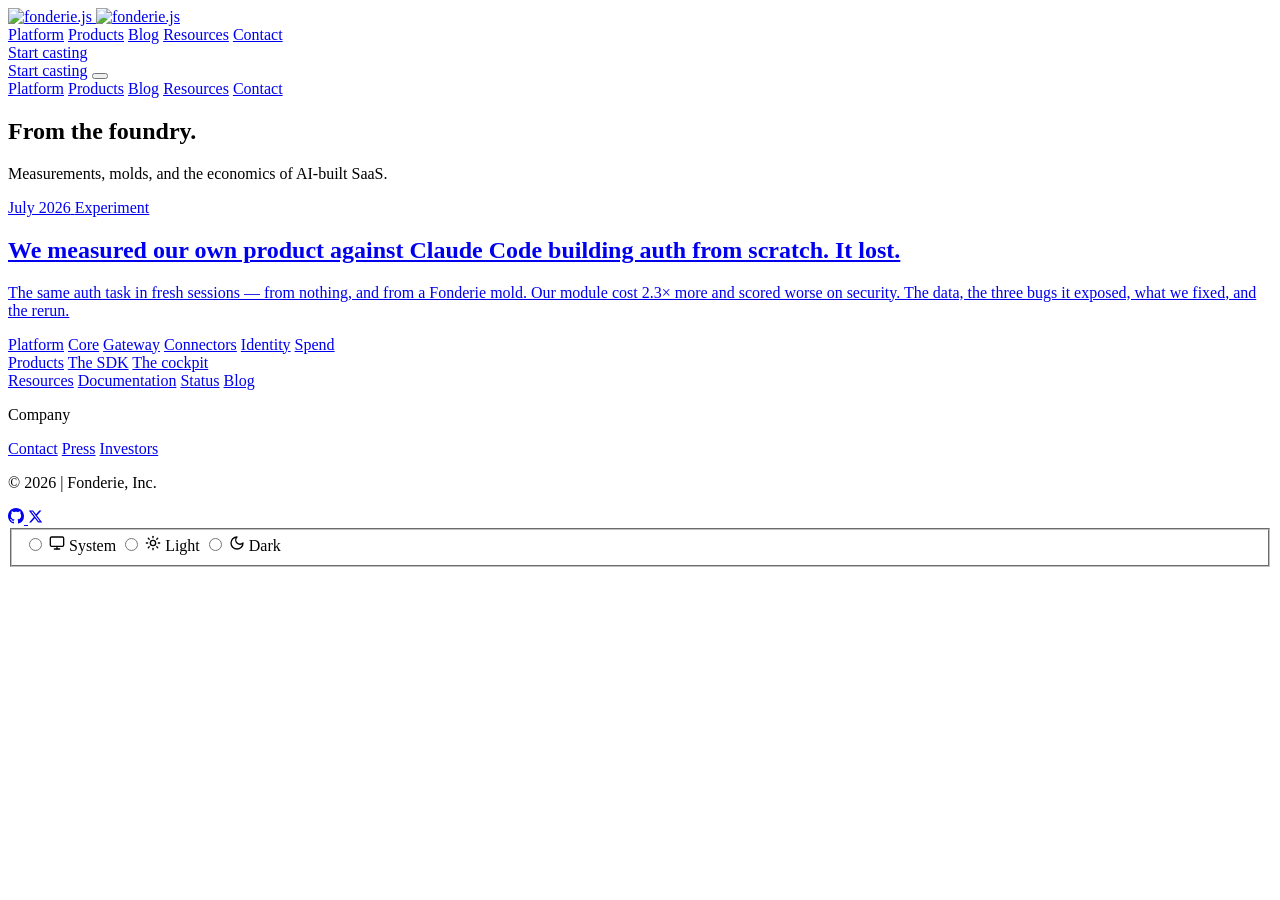
==== blog/index.html @ 52d3a5d7 "Restructure experiment post to the before/after arc with real round-one data The pilot measured the " ====
<!DOCTYPE html>
<html lang="en">
  <head>
    <meta charset="utf-8"/>
    <meta name="viewport" content="width=device-width, initial-scale=1, maximum-scale=5"/>
    <link rel="stylesheet" href="/assets/css/base.css"/>
    <link rel="stylesheet" href="/assets/css/theme.css"/>
    <title>Blog — Fonderie</title>
    <meta name="description" content="Notes from the foundry: measurements, molds, and the economics of AI-built SaaS."/>
    <link rel="canonical" href="https://fonderiejs.com/blog"/>
    <meta property="og:title" content="Blog — Fonderie"/>
    <meta property="og:description" content="Notes from the foundry: measurements, molds, and the economics of AI-built SaaS."/>
    <meta property="og:url" content="https://fonderiejs.com/blog"/>
    <meta property="og:site_name" content="Fonderie"/>
    <meta property="og:type" content="website"/>
    <link rel="icon" href="/assets/img/icon.svg" sizes="any" type="image/svg+xml"/>
    <script>
      (function () {
        var t = localStorage.getItem('theme');
        if (t === 'light' || t === 'dark') document.documentElement.setAttribute('data-theme', t);
      })();
    </script>
    <script src="/assets/js/landing.js" defer></script>
    <script type="application/ld+json">
    {
      "@context": "https://schema.org",
      "@type": "Blog",
      "@id": "https://fonderiejs.com/blog#blog",
      "name": "Fonderie Blog",
      "url": "https://fonderiejs.com/blog",
      "description": "Notes from the foundry: measurements, molds, and the economics of AI-built SaaS.",
      "publisher": { "@id": "https://fonderiejs.com/#organization" }
    }
    </script>
  </head>
  <body>
    <div class="page">
      <nav class="nav">
        <div class="nav__inner">
          <a class="nav__logo" aria-label="Fonderie" href="/">
            <img class="nav__logo-mark nav__logo-mark--dark" src="/assets/img/fonderie-lockup-dark.svg" alt="fonderie.js" height="18"/>
            <img class="nav__logo-mark nav__logo-mark--light" src="/assets/img/fonderie-lockup-light.svg" alt="fonderie.js" height="18"/>
          </a>
          <div class="nav__links">
            <a class="nav__link" href="/platform">Platform</a>
            <a class="nav__link" href="/products">Products</a>
            <a class="nav__link" href="/blog">Blog</a>
            <a class="nav__link" href="/help">Resources</a>
            <a class="nav__link" href="/contact">Contact</a>
          </div>
          <div class="nav__actions">
            <a class="btn btn--nav" href="/contact">Start casting</a>
          </div>
          <div class="nav__mobile">
            <a class="btn btn--nav" href="/contact">Start casting</a>
            <button class="nav__burger" aria-label="Toggle menu" aria-expanded="false">
              <span></span>
              <span></span>
              <span></span>
            </button>
          </div>
        </div>
        <div class="nav__menu">
          <a class="nav__link" href="/platform">Platform</a>
          <a class="nav__link" href="/products">Products</a>
          <a class="nav__link" href="/blog">Blog</a>
          <a class="nav__link" href="/help">Resources</a>
          <a class="nav__link" href="/contact">Contact</a>
        </div>
      </nav>
      <div class="container">
        <section class="subhero">
          <h1 class="subhero__title">From the foundry.</h1>
          <p class="hero__lede">Measurements, molds, and the economics of AI-built SaaS.</p>
        </section>
        <div class="postlist">
          <a class="postrow" href="/blog/token-cost-experiment">
            <div class="postrow__meta">
              <time datetime="2026-07-14">July 2026</time>
              <span class="dot"></span>
              <span>Experiment</span>
            </div>
            <h2 class="postrow__title">We measured our own product against Claude Code building auth from scratch. It lost.</h2>
            <p class="postrow__excerpt">The same auth task in fresh sessions — from nothing, and from a Fonderie mold. Our module cost 2.3× more and scored worse on security. The data, the three bugs it exposed, what we fixed, and the rerun.</p>
          </a>
        </div>
        <footer class="footer">
          <div class="footer__grid">
            <div class="footer__col">
              <a class="footer__heading" href="/platform">Platform</a>
              <a class="footer__link" href="/platform#core">Core</a>
              <a class="footer__link" href="/platform#gateway">Gateway</a>
              <a class="footer__link" href="/platform#connectors">Connectors</a>
              <a class="footer__link" href="/platform#identity">Identity</a>
              <a class="footer__link" href="/platform#spend">Spend</a>
            </div>
            <div class="footer__col">
              <a class="footer__heading" href="/products">Products</a>
              <a class="footer__link" href="/products#sdk">The SDK</a>
              <a class="footer__link" href="/products#cockpit">The cockpit</a>
            </div>
            <div class="footer__col">
              <a class="footer__heading" href="/help">Resources</a>
              <a class="footer__link" href="/help#docs">Documentation</a>
              <a class="footer__link" href="/help#status">Status</a>
              <a class="footer__link" href="/blog">Blog</a>
            </div>
            <div class="footer__col">
              <p class="footer__heading">Company</p>
              <a class="footer__link" href="/contact">Contact</a>
              <a class="footer__link" href="/contact">Press</a>
              <a class="footer__link" href="/contact">Investors</a>
            </div>
          </div>
          <div class="footer__bottom">
            <div class="footer__meta">
              <p class="footer__copy">© 2026 | Fonderie, Inc.</p>
              <a class="footer__social" href="https://github.com/fonderie-js/sdk" aria-label="GitHub">
                <svg width="16" height="16" viewBox="0 0 16 16" fill="currentColor" aria-hidden="true"><path d="M8 0C3.58 0 0 3.58 0 8c0 3.54 2.29 6.53 5.47 7.59.4.07.55-.17.55-.38 0-.19-.01-.82-.01-1.49-2.01.37-2.53-.49-2.69-.94-.09-.23-.48-.94-.82-1.13-.28-.15-.68-.52-.01-.53.63-.01 1.08.58 1.23.82.72 1.21 1.87.87 2.33.66.07-.52.28-.87.51-1.07-1.78-.2-3.64-.89-3.64-3.95 0-.87.31-1.59.82-2.15-.08-.2-.36-1.02.08-2.12 0 0 .67-.21 2.2.82.64-.18 1.32-.27 2-.27s1.36.09 2 .27c1.53-1.04 2.2-.82 2.2-.82.44 1.1.16 1.92.08 2.12.51.56.82 1.27.82 2.15 0 3.07-1.87 3.75-3.65 3.95.29.25.54.73.54 1.48 0 1.07-.01 1.93-.01 2.2 0 .21.15.46.55.38A8.01 8.01 0 0 0 16 8c0-4.42-3.58-8-8-8z"/></svg>
              </a>
              <a class="footer__social" href="https://x.com/fonderiejs" aria-label="Fonderie on X">
                <svg width="15" height="15" viewBox="0 0 24 24" fill="currentColor" aria-hidden="true"><path d="M18.244 2.25h3.308l-7.227 8.26 8.502 11.24H16.17l-5.214-6.817L4.99 21.75H1.68l7.73-8.835L1.254 2.25H8.08l4.713 6.231zm-1.161 17.52h1.833L7.084 4.126H5.117z"/></svg>
              </a>
            </div>
            <fieldset class="theme-switch" aria-label="Theme switcher">
              <label class="theme-switch__option" data-theme-value="system">
                <input type="radio" name="theme" value="system"/>
                <svg width="16" height="16" viewBox="0 0 24 24" fill="none" stroke="currentColor" stroke-width="2" stroke-linecap="round" stroke-linejoin="round"><rect x="2" y="3" width="20" height="14" rx="2"/><path d="M8 21h8"/><path d="M12 17v4"/></svg>
                <span>System</span>
              </label>
              <label class="theme-switch__option" data-theme-value="light">
                <input type="radio" name="theme" value="light"/>
                <svg width="16" height="16" viewBox="0 0 24 24" fill="none" stroke="currentColor" stroke-width="2" stroke-linecap="round" stroke-linejoin="round"><circle cx="12" cy="12" r="4"/><path d="M12 2v2"/><path d="M12 20v2"/><path d="m4.93 4.93 1.41 1.41"/><path d="m17.66 17.66 1.41 1.41"/><path d="M2 12h2"/><path d="M20 12h2"/><path d="m6.34 17.66-1.41 1.41"/><path d="m19.07 4.93-1.41 1.41"/></svg>
                <span>Light</span>
              </label>
              <label class="theme-switch__option" data-theme-value="dark">
                <input type="radio" name="theme" value="dark"/>
                <svg width="16" height="16" viewBox="0 0 24 24" fill="none" stroke="currentColor" stroke-width="2" stroke-linecap="round" stroke-linejoin="round"><path d="M12 3a6 6 0 0 0 9 9 9 9 0 1 1-9-9Z"/></svg>
                <span>Dark</span>
              </label>
            </fieldset>
          </div>
        </footer>
      </div>
    </div>
  </body>
</html>
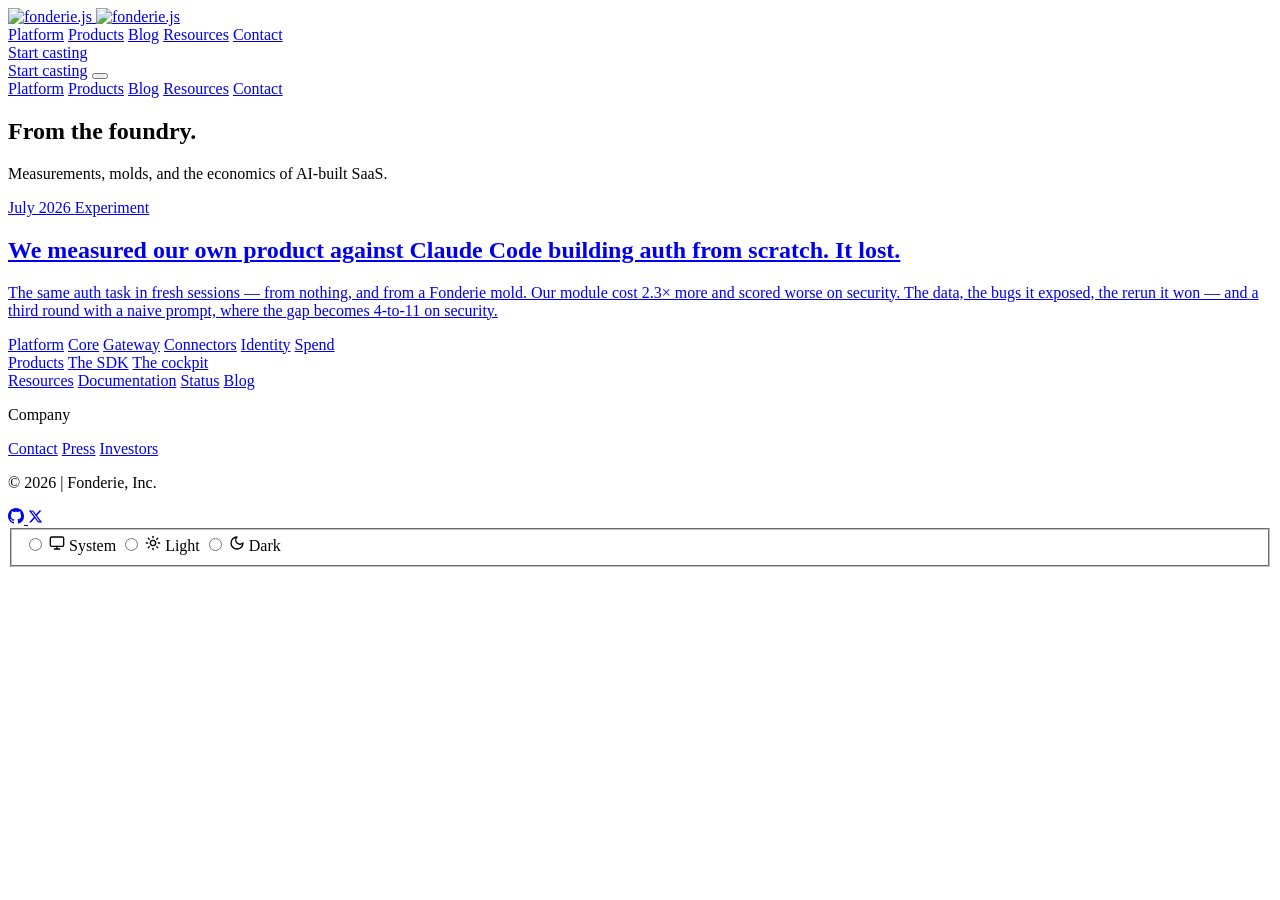
==== commit 8308a2f6: "Add round three: naive-prompt experiment (3 pairs, Opus 4.8) Same six-word prompt ('add user account" ====
--- a/blog/index.html
+++ b/blog/index.html
@@ -81,7 +81,7 @@
               <span>Experiment</span>
             </div>
             <h2 class="postrow__title">We measured our own product against Claude Code building auth from scratch. It lost.</h2>
-            <p class="postrow__excerpt">The same auth task in fresh sessions — from nothing, and from a Fonderie mold. Our module cost 2.3× more and scored worse on security. The data, the three bugs it exposed, what we fixed, and the rerun.</p>
+            <p class="postrow__excerpt">The same auth task in fresh sessions — from nothing, and from a Fonderie mold. Our module cost 2.3× more and scored worse on security. The data, the bugs it exposed, the rerun it won — and a third round with a naive prompt, where the gap becomes 4-to-11 on security.</p>
           </a>
         </div>
         <footer class="footer">
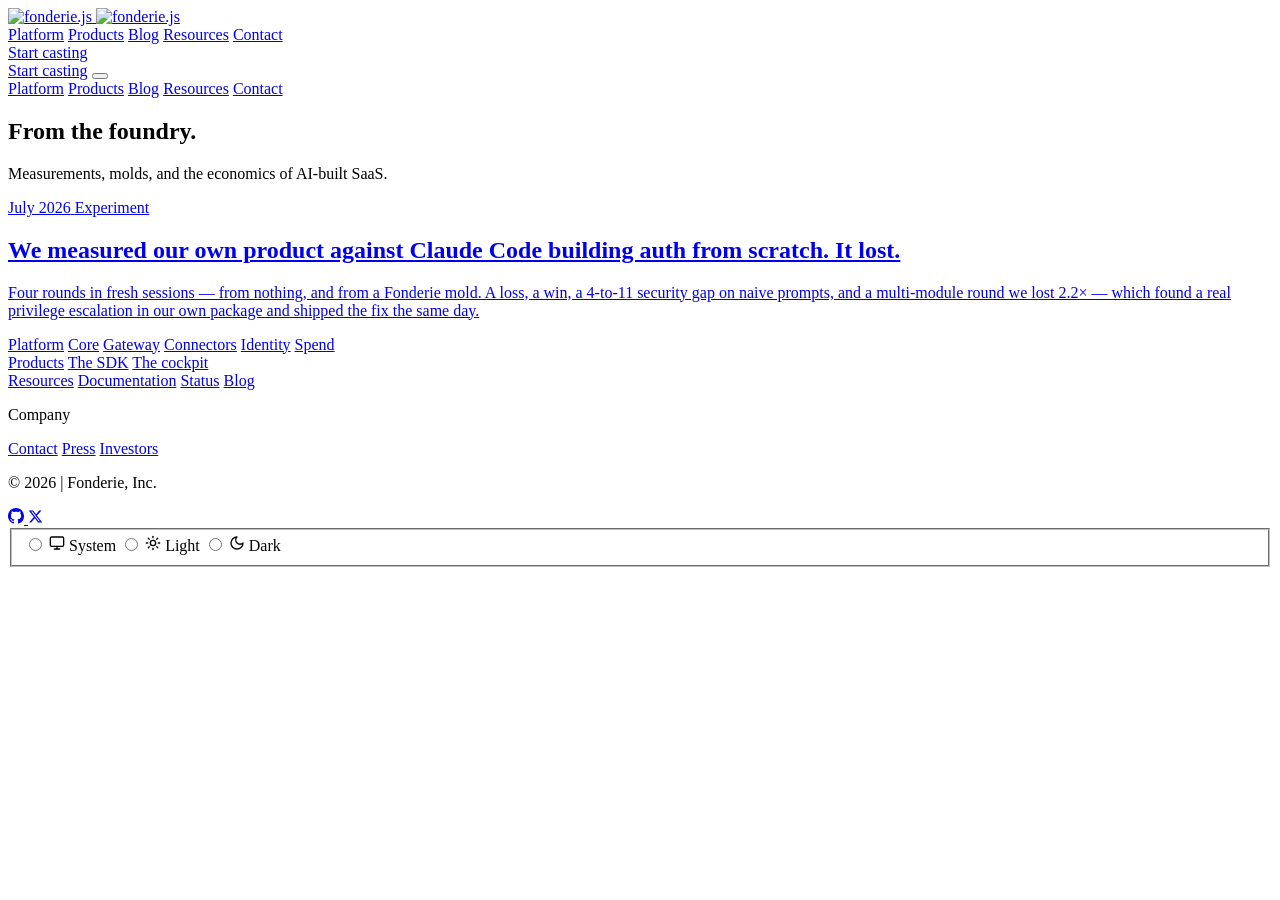
==== commit e3b29e2d: "Add round four to the experiment post: multi-module NO-GO, honest The pre-registered multi-module ro" ====
--- a/blog/index.html
+++ b/blog/index.html
@@ -81,7 +81,7 @@
               <span>Experiment</span>
             </div>
             <h2 class="postrow__title">We measured our own product against Claude Code building auth from scratch. It lost.</h2>
-            <p class="postrow__excerpt">The same auth task in fresh sessions — from nothing, and from a Fonderie mold. Our module cost 2.3× more and scored worse on security. The data, the bugs it exposed, the rerun it won — and a third round with a naive prompt, where the gap becomes 4-to-11 on security.</p>
+            <p class="postrow__excerpt">Four rounds in fresh sessions — from nothing, and from a Fonderie mold. A loss, a win, a 4-to-11 security gap on naive prompts, and a multi-module round we lost 2.2× — which found a real privilege escalation in our own package and shipped the fix the same day.</p>
           </a>
         </div>
         <footer class="footer">
